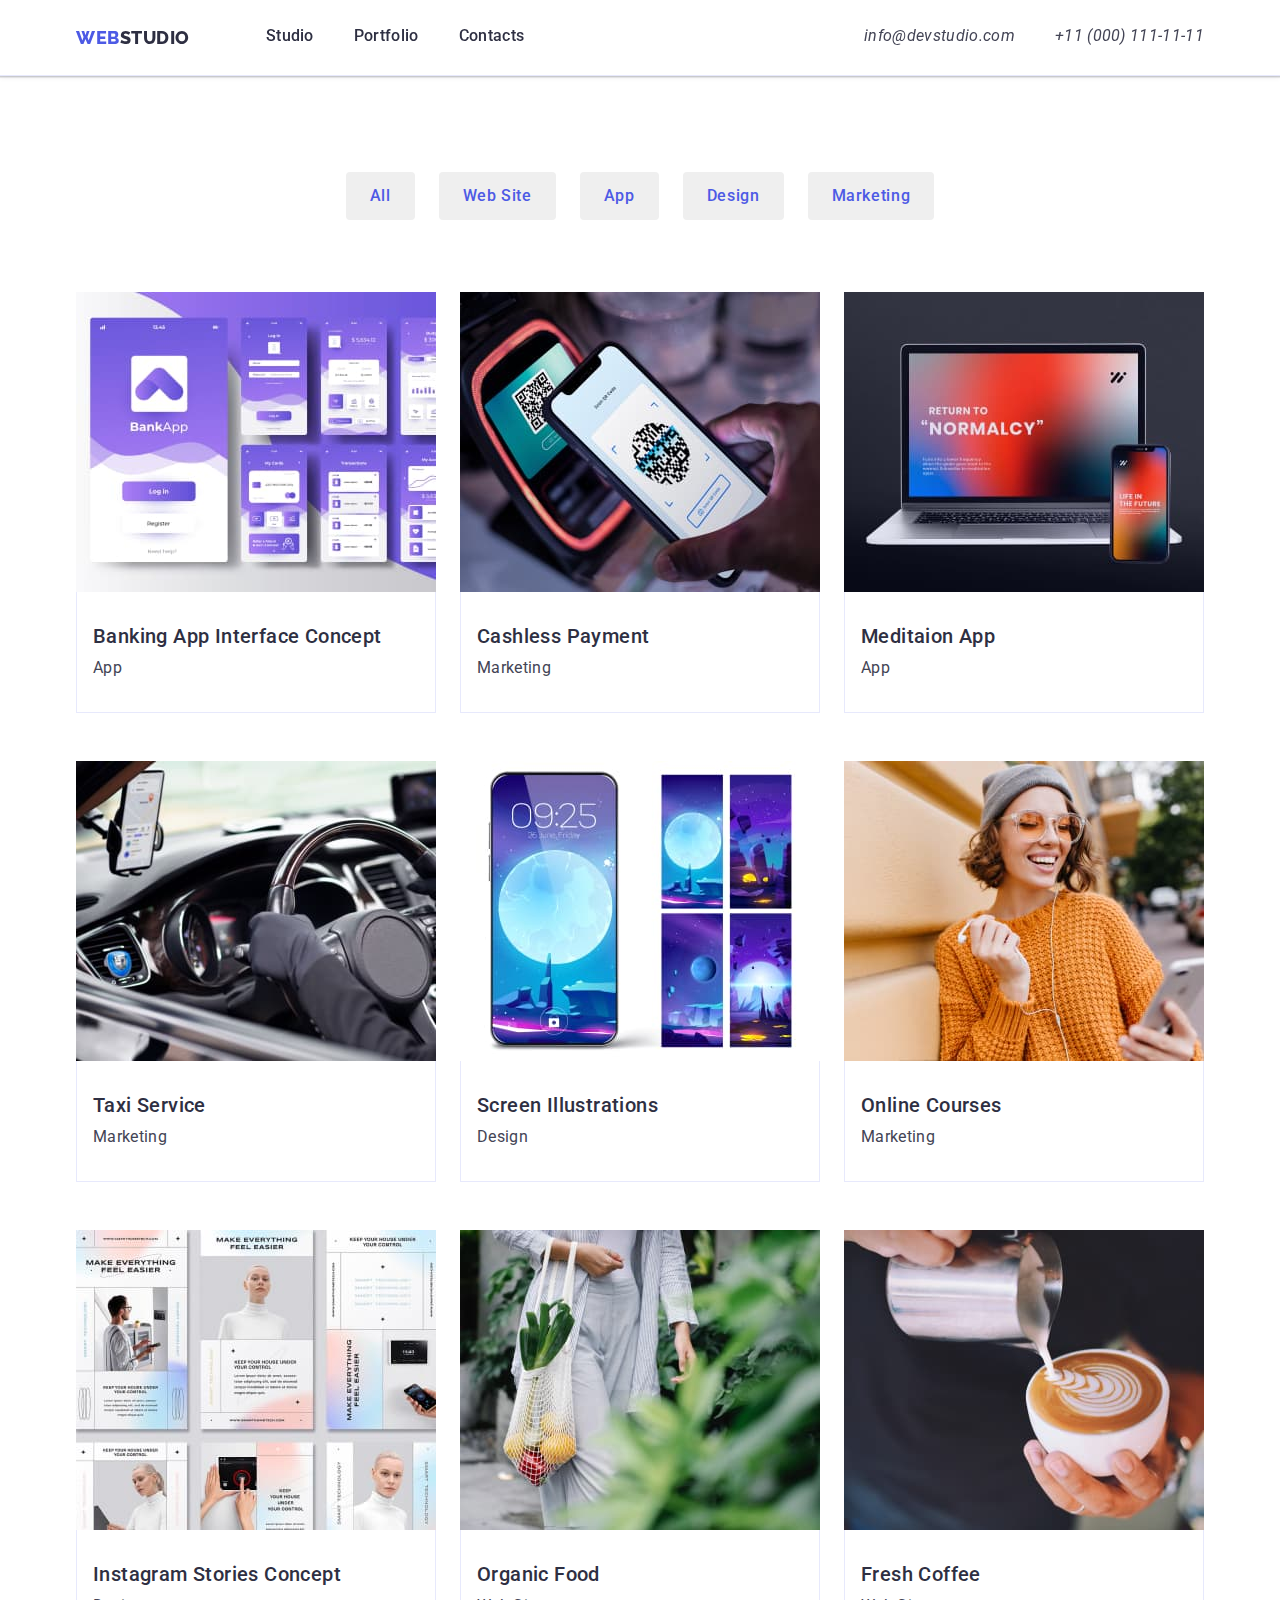
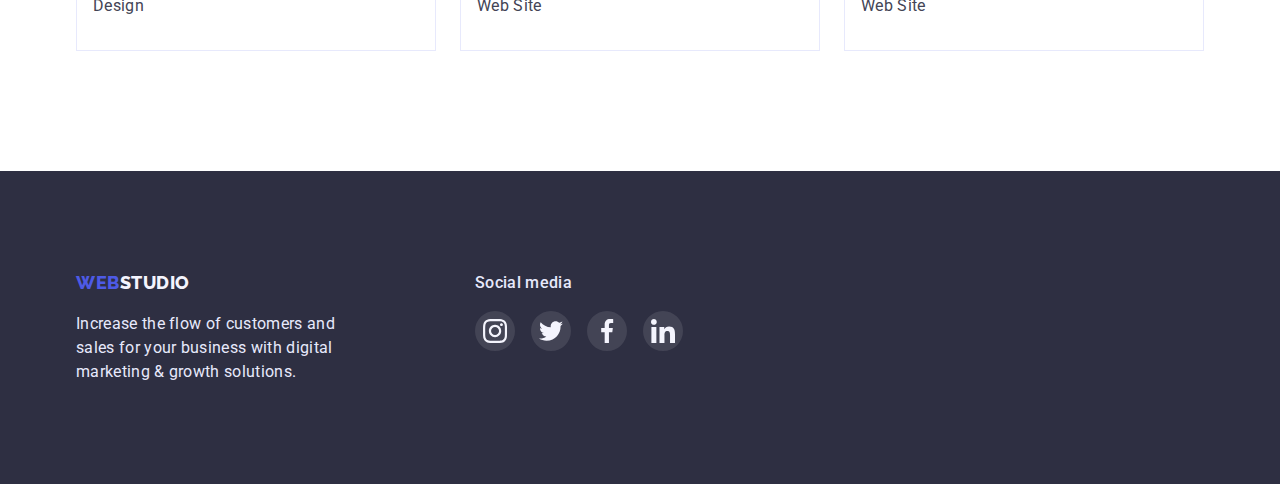
==== portfolio.html @ 67f33a09 "Create portfolio.html" ====
<!DOCTYPE html>
<html lang="en">
  <head>
    <meta charset="UTF-8" />
    <meta http-equiv="X-UA-Compatible" content="IE=edge" />
    <meta name="viewport" content="width=device-width, initial-scale=1.0" />
    <title>Portfolio</title>
    <link
      rel="stylesheet"
      href="https://cdnjs.cloudflare.com/ajax/libs/modern-normalize/1.1.0/modern-normalize.min.css"
      class=""
    />
    <link rel="preconnect" href="https://fonts.googleapis.com" />
    <link rel="preconnect" href="https://fonts.gstatic.com" crossorigin />
    <link
      href="https://fonts.googleapis.com/css2?family=Raleway:wght@800&family=Roboto:wght@400;500;700;900&display=swap"
      rel="stylesheet"
    />
    <link rel="stylesheet" href="./css/style.css" />
  </head>
  <body class="page">
    <!-- HEADER -->
    <header class="page-header">
      <!-- HEADER NAVIGATION -->
      <div class="container">
        <nav class="main-nav">
          <a class="logo" href="./index.html"
            ><span class="web">WEB</span><span class="studio">STUDIO</span></a
          >
          <ul class="site-nav list">
            <li class="item"><a href="./index.html" class="link">Studio</a></li>
            <li class="item">
              <a href="./portfolio.html" class="link">Portfolio</a>
            </li>
            <li class="item"><a href="" class="link">Contacts</a></li>
          </ul>

          <!-- CONTACTS -->
          <address class="main-contacts">
            <ul class="contacts list">
              <li class="item">
                <a href="mailto:info@devstudio.com" class="link"
                  >info@devstudio.com</a
                >
              </li>
              <li class="item">
                <a href="tel:+110001111111" class="link">
                  +11 (000) 111-11-11</a
                >
              </li>
            </ul>
          </address>
        </nav>
      </div>
    </header>
    <!-- Уникальный контент -->
    <main>
      <!-- Секция с кнопками -->
      <section class="section-portfolio">
        <!-- Это скрытый тэг h1 (он будет скрыт) -->
        <h1 class="hidden">Portfolio</h1>
        <div class="container">
          <ul class="filters list">
            <li class="item">
              <button type="button" class="link">All</button>
            </li>
            <li class="item">
              <button type="button" class="link">Web Site</button>
            </li>
            <li class="item">
              <button type="button" class="link">App</button>
            </li>
            <li class="item">
              <button type="button" class="link">Design</button>
            </li>
            <li class="item">
              <button type="button" class="link">Marketing</button>
            </li>
          </ul>
        </div>
        <div class="container">
          <ul class="service-list list">
            <li class="item">
              <img
                src="./images/portf-im1.jpg"
                alt="Banking App Interface Concept"
                width="360"
              />
              <div class="services">
                <h3 class="title">Banking App Interface Concept</h3>
                <p>App</p>
              </div>
            </li>
            <li class="item">
              <img
                src="./images/portf-im2.jpg"
                alt="Cashless Payment"
                width="360"
              />
              <div class="services">
                <h3 class="title">Cashless Payment</h3>
                <p>Marketing</p>
              </div>
            </li>
            <li class="item">
              <img
                src="./images/portf-im3.jpg"
                alt="Meditaion App"
                width="360"
              />
              <div class="services">
                <h3 class="title">Meditaion App</h3>
                <p>App</p>
              </div>
            </li>
            <li class="item">
              <img
                src="./images/portf-im4.jpg"
                alt="Taxi Service"
                width="360"
              />
              <div class="services">
                <h3 class="title">Taxi Service</h3>
                <p>Marketing</p>
              </div>
            </li>
            <li class="item">
              <img
                src="./images/portf-im5.jpg"
                alt="Screen Illustrations"
                width="360"
              />
              <div class="services">
                <h3 class="title">Screen Illustrations</h3>
                <p>Design</p>
              </div>
            </li>
            <li class="item">
              <img
                src="./images/portf-im6.jpg"
                alt=">Online Courses"
                width="360"
              />
              <div class="services">
                <h3 class="title">Online Courses</h3>
                <p>Marketing</p>
              </div>
            </li>
            <li class="item">
              <img
                src="./images/portf-im7.jpg"
                alt="Instagram Stories Concept"
                width="360"
              />
              <div class="services">
                <h3 class="title">Instagram Stories Concept</h3>
                <p>Design</p>
              </div>
            </li>
            <li class="item">
              <img
                src="./images/portf-im8.jpg"
                alt="Organic Food"
                width="360"
              />
              <div class="services">
                <h3 class="title">Organic Food</h3>
                <p>Web Site</p>
              </div>
            </li>
            <li class="item">
              <img
                src="./images/portf-im9.jpg"
                alt="Fresh Coffee"
                width="360"
              />
              <div class="services">
                <h3 class="title">Fresh Coffee</h3>
                <p>Web Site</p>
              </div>
            </li>
          </ul>
        </div>
      </section>
    </main>

    <!-- FOOTER -->
    <footer class="footer">
      <div class="container wrapper">
        <div class="footer-logo-text">
          <a class="footer-logo" href="./index.html"
            ><span class="web">WEB</span><span class="studio">STUDIO</span></a
          >
          <p class="footer-text">
            Increase the flow of customers and sales for your business with
            digital marketing & growth solutions.
          </p>
        </div>

        <div class="container sec-wrapper">
          <p class="sec-footer-text">Social media</p>
          <ul class="footer-social list">
            <li class="item">
              <svg class="footer-ico" tabindex="0">
                <use
                  href="./images/symbol-defs(bigsize).svg#icon-instdark"
                ></use>
              </svg>
            </li>
            <li class="item">
              <svg class="footer-ico" tabindex="0">
                <use
                  href="./images/symbol-defs(bigsize).svg#icon-twitdark"
                ></use>
              </svg>
            </li>
            <li class="item">
              <svg class="footer-ico" tabindex="0">
                <use
                  href="./images/symbol-defs(bigsize).svg#icon-facedark"
                ></use>
              </svg>
            </li>
            <li class="item">
              <svg class="footer-ico" tabindex="0">
                <use href="./images/symbol-defs(bigsize).svg#icon-indark"></use>
              </svg>
            </li>
          </ul>
        </div>
      </div>
    </footer>
  </body>
</html>
---- css/style.css ----
:root {
  --primary-text-color: #434455;
  --title-text-color: #2e2f42;
  --accent-color: #4d5ae5;
  --primary-bg-color: #ffffff;
  --sec-logo-color: #f4f4fd;
  --border-color: #e7e9fc;
  --black-color: #000000;
  --white-color: #ffffff;
  --sec-bg-color: #2e2f42;
  --sec-border-color: #8e8f99;
  --sec-header-button: #404bbf;
  --social-color: #31d0aa;
}

body {
  background-color: var(--primary-bg-color);
  color: var(--primary-text-color);

  font-family: "Roboto", sans-serif;
  font-weight: 400;
  font-size: 16px;
  line-height: 1.5;
  letter-spacing: 0.02em;
  padding-top: 76px;
}

/* TOOLS */
.hidden {
  display: none;
}

.list {
  list-style: none;
  padding: 0;
  margin: 0;
}

.container {
  margin-left: auto;
  margin-right: auto;
  width: 1158px;
  padding-left: 15px;
  padding-right: 15px;
  /* outline: 2px solid tomato; */
}

/* PAGE HEADER */
.page-header {
  background-color: var(--white-color);
  position: fixed;
  max-height: 76px;
  width: 100%;
  top: 0;
  left: 0;
  border-bottom: 1px solid var(--border-color);
  box-shadow: 0px 2px 1px rgba(46, 47, 66, 0.08),
    0px 1px 1px rgba(46, 47, 66, 0.16), 0px 1px 6px rgba(46, 47, 66, 0.08);
}

img {
  display: block;
}

/* LOGO */
.logo {
  text-decoration: none;
}

.logo .studio,
.logo .web {
  text-decoration: none;
  color: var(--title-text-color);
  font-family: "Raleway", cursive;
  font-weight: 800;
  font-size: 18px;
  line-height: 1.33;
  letter-spacing: 0.03em;
}

.logo .web {
  color: var(--accent-color);
}

.footer-logo {
  text-decoration: none;
}

.footer-logo .web,
.footer-logo .studio {
  text-decoration: none;
  color: var(--accent-color);
  font-family: "Raleway", cursive;
  font-weight: 800;
  font-size: 18px;
  line-height: 1.33;
  letter-spacing: 0.03em;
}

.footer-logo .studio {
  color: var(--sec-logo-color);
}

/* HEADER NAVIGATION AND CONTACTS */
.main-nav {
  display: flex;
  align-items: center;
}

.main-contacts {
  display: flex;
  margin-left: auto;
}

.site-nav {
  display: flex;
  margin-left: 76px;
}

.contacts {
  display: flex;
}

.site-nav .item + .item,
.contacts .item + .item {
  margin-left: 40px;
}

.site-nav .link {
  position: relative;
  display: block;
  padding-top: 24px;
  padding-bottom: 28px;

  color: var(--title-text-color);
  font-weight: 500;
  text-decoration: none;
}
/* !!!!!!!!!!!!!!!!!!!!!!!!!!!!!!!!!!!!!!!!!!!!!! */
.site-nav .link::after {
  content: "";
  display: block;
  position: absolute;
  left: 0;
  bottom: 0;
  width: 100%;
  height: 4px;
  background-color: red;

  opacity: 0;
  transition: opacity 250ms;
}

.site-nav .link:hover::after {
  opacity: 1;
}

.contacts .link {
  display: block;
  padding-top: 24px;
  padding-bottom: 28px;

  color: var(--primary-text-color);
  text-decoration: none;
}

.site-nav .link:hover,
.site-nav .link:focus {
  color: var(--accent-color);
}

.contacts .link:hover,
.contacts .link:focus {
  color: var(--accent-color);
}

/* HERO */
.hero-title {
  color: var(--white-color);
  font-weight: 700;
  font-size: 56px;
  line-height: 1.07;
  letter-spacing: 0.02em;

  margin-top: 0;
  margin-bottom: 48px;
}

.hero {
  text-align: center;
  max-width: 1440px;
  background-color: var(--sec-bg-color);
  background-image: linear-gradient(
      to right,
      rgba(46, 47, 66, 0.7),
      rgba(46, 47, 66, 0.7)
    ),
    url(../images/people-office\ 1.jpg);
  background-repeat: no-repeat;
  background-position: center;
  background-size: cover;
  margin-left: auto;
  margin-right: auto;
  padding-top: 188px;
  padding-bottom: 188px;
}

/* BUTTONS AND FILTERS-BUTTON */
.header-button {
  display: inline-block;
  color: var(--white-color);
  background-color: var(--accent-color);
  min-width: 169px;

  padding: 16px 32px;
  border-radius: 4px;

  cursor: pointer;
  font-weight: 500;
  font-size: 16px;
  line-height: 1.5;
  letter-spacing: 0.04em;
  text-decoration: none;
  text-align: center;
  border: 1px solid transparent;
}

.header-button:hover,
.header-button:focus {
  background-color: var(--sec-header-button);
}

.filters {
  /* background-color: tomato; */
  display: flex;
  justify-content: center;
  margin-bottom: 72px;
}

.filters .item + .item {
  margin-left: 24px;
}

.filters .link {
  display: inline-block;
  color: var(--accent-color);

  border-radius: 4px;
  padding: 12px 24px;
  font-weight: 500;
  font-size: 16px;
  line-height: 1.5;
  letter-spacing: 0.04em;
  text-decoration: none;
  border: none;
  cursor: pointer;
}

.filters .link:hover,
.filters .link:active,
.filters .link:focus {
  background-color: var(--accent-color);
  color: var(--white-color);
  box-shadow: 0px 3px 1px rgba(0, 0, 0, 0.1), 0px 2px 1px rgba(0, 0, 0, 0.08),
    0px 2px 2px rgba(0, 0, 0, 0.12);
  border-radius: 4px;
}

/* WHAT WE CAN DO */
.our-work {
  display: flex;
}

.our-work .item {
  border-bottom: 1px solid var(--border-color);
}

.our-work .item + .item {
  margin-left: 24px;
}

/* SECTIONS */
.section-title.centered {
  margin-top: 0;
  margin-bottom: 72px;
  text-align: center;
}

.section.no-padding {
  padding-top: 0;
  padding-bottom: 120px;
}

.section-title {
  margin-top: 0;
  margin-bottom: 0;
  color: var(--title-text-color);

  font-weight: 700;
  font-size: 36px;
  line-height: 1.11;

  letter-spacing: 0.02em;
  text-transform: capitalize;
}

.section {
  padding-top: 120px;
  padding-bottom: 120px;
}

.section-portfolio {
  padding-top: 96px;
  padding-bottom: 120px;
}

/* TEAM LIST */
.team-list .title {
  margin-top: 0;
  margin-bottom: 8px;

  color: var(--title-text-color);
  font-weight: 500;
  font-size: 20px;
  line-height: 1.2;
  letter-spacing: 0.02em;

  text-align: center;
}

.team-list .text {
  text-align: center;
  margin-top: 0;
  margin-bottom: 0;
}

.team-list {
  flex-wrap: wrap;
  display: flex;
}

.team-list .item + .item {
  margin-left: 24px;
}

.our-team {
  background-color: var(--sec-logo-color);
}

.team {
  background-color: var(--white-color);
  padding: 32px 16px 32px 16px;
}

.team-list .item {
  box-shadow: 0px 1px 6px rgba(46, 47, 66, 0.08),
    0px 1px 1px rgba(46, 47, 66, 0.16), 0px 2px 1px rgba(46, 47, 66, 0.08);
  border-radius: 0px 0px 4px 4px;
}

.social {
  padding: 0;
  border: none;
  width: 40px;
  height: 40px;
  margin-top: 8px;
  cursor: pointer;
}

.svg-container {
  display: flex;
  justify-content: center;
  align-items: center;
  margin: 0;
  padding: 0;
}

.team-list .social + .social {
  margin-left: 24px;
}

/* OUR APPROACH */
.feature-list .title {
  margin-top: 0;
  margin-bottom: 8px;

  color: var(--title-text-color);
  font-weight: 500;
  font-size: 20px;
  line-height: 1.2;
  letter-spacing: 0.02em;
}

.feature-list p {
  margin-top: 0;
  margin-bottom: 0;
}

.feature-list {
  display: flex;
}

.feature-list .item::before {
  display: block;
  content: "";
  height: 112px;
  margin-bottom: 8px;
  background-repeat: no-repeat;
  background-position: center;
  background-color: var(--sec-logo-color);
  /* outline: 1px solid black; */
}

.icon-strategy::before {
  background-image: url(../images/icon1.svg);
}

.icon-punctuality::before {
  background-image: url(../images/icon2.svg);
}

.icon-diligence::before {
  background-image: url(../images/icon3.svg);
}

.item-technologies::before {
  background-image: url(../images/icon4.svg);
}

.feature-list .item + .item {
  margin-left: 24px;
}

.feature-list .item {
  width: 264px;
}

/* OUR SERVICES */
.service-list .item {
  border-bottom: 1px solid var(--border-color);
  margin-right: 24px;
  margin-bottom: 48px;
}

.service-list .item:nth-child(3n) {
  margin-right: 0;
}

.service-list .item:nth-last-child(-n + 3) {
  margin-bottom: 0;
}

.service-list {
  display: flex;
  flex-wrap: wrap;
}

.service-list .title {
  margin-top: 0;
  margin-bottom: 8px;

  color: var(--title-text-color);
  font-weight: 500;
  font-size: 20px;
  line-height: 1.2;
  letter-spacing: 0.02em;
}

.service-list p {
  margin-top: 0;
  margin-bottom: 0;
}

.services {
  border-left: 1px solid var(--border-color);
  border-right: 1px solid var(--border-color);
  padding-top: 32px;
  padding-bottom: 32px;
  padding-left: 16px;
}

.service-list .item:hover {
  box-shadow: 0px 1px 6px rgba(46, 47, 66, 0.08),
    0px 1px 1px rgba(46, 47, 66, 0.16), 0px 2px 1px rgba(46, 47, 66, 0.08);
}

/* CUSTOMERS */
.customers-container {
  display: flex;
  justify-content: center;
  align-items: center;
  margin: 0;
  padding: 0;
}

.customers {
  border: none;
}

.customers-list {
  display: flex;
  justify-content: center;
  align-items: center;
  margin: 0;
  padding: 0;
}

.customers-list .item + .item {
  margin-left: 24px;
}

.link-customers {
  display: block;
  width: 104px;
  height: 56px;
  /* fill: var(--sec-border-color); */
}

.customers-list .item {
  width: 168px;
  height: 88px;
}

.customers-link {
  display: block;
  width: 100%;
  border: 1px solid var(--sec-border-color);
  border-radius: 4px;
  padding: 16px 32px;
  fill: var(--sec-border-color);
}

.customers-link:hover,
.customers-link:focus {
  border: 1px solid var(--sec-header-button);
  fill: var(--sec-header-button);
}

/* FOOTER */
.footer-logo-text {
  margin-right: 120px;
}

.footer-text {
  width: 264px;
  margin-top: 16px;
  margin-bottom: 0;
  color: var(--border-color);
}

.footer {
  margin-top: 0;
  margin-bottom: 0;
  background-color: var(--sec-bg-color);
}

.footer .container-footer {
  padding-top: 100px;
  padding-bottom: 100px;
}

.footer-social {
  display: flex;
}

.footer-social .item + .item {
  margin-left: 16px;
}

.footer-ico {
  display: block;
  width: 40px;
  height: 40px;
  fill: rgba(255, 255, 255, 0.1);
}

.footer-ico:hover,
.footer-ico:focus {
  fill: var(--social-color);
}

.sec-footer-text {
  font-weight: 500;
  color: var(--border-color);
  margin: 0;
  margin-bottom: 16px;
}

.container.wrapper {
  padding-top: 100px;
  padding-bottom: 100px;
  display: flex;
}

.backdrop {
  position: fixed;
  top: 0;
  left: 0;
  width: 100%;
  height: 100%;
  background-color: rgba(225, 165, 0, 0.5);
}

.modal {
  min-height: 576px;
  min-width: 408px;
  background-color: #fff;
  position: absolute;
  top: 50%;
  left: 50%;
  transform: translate(-50%, -50%);
}
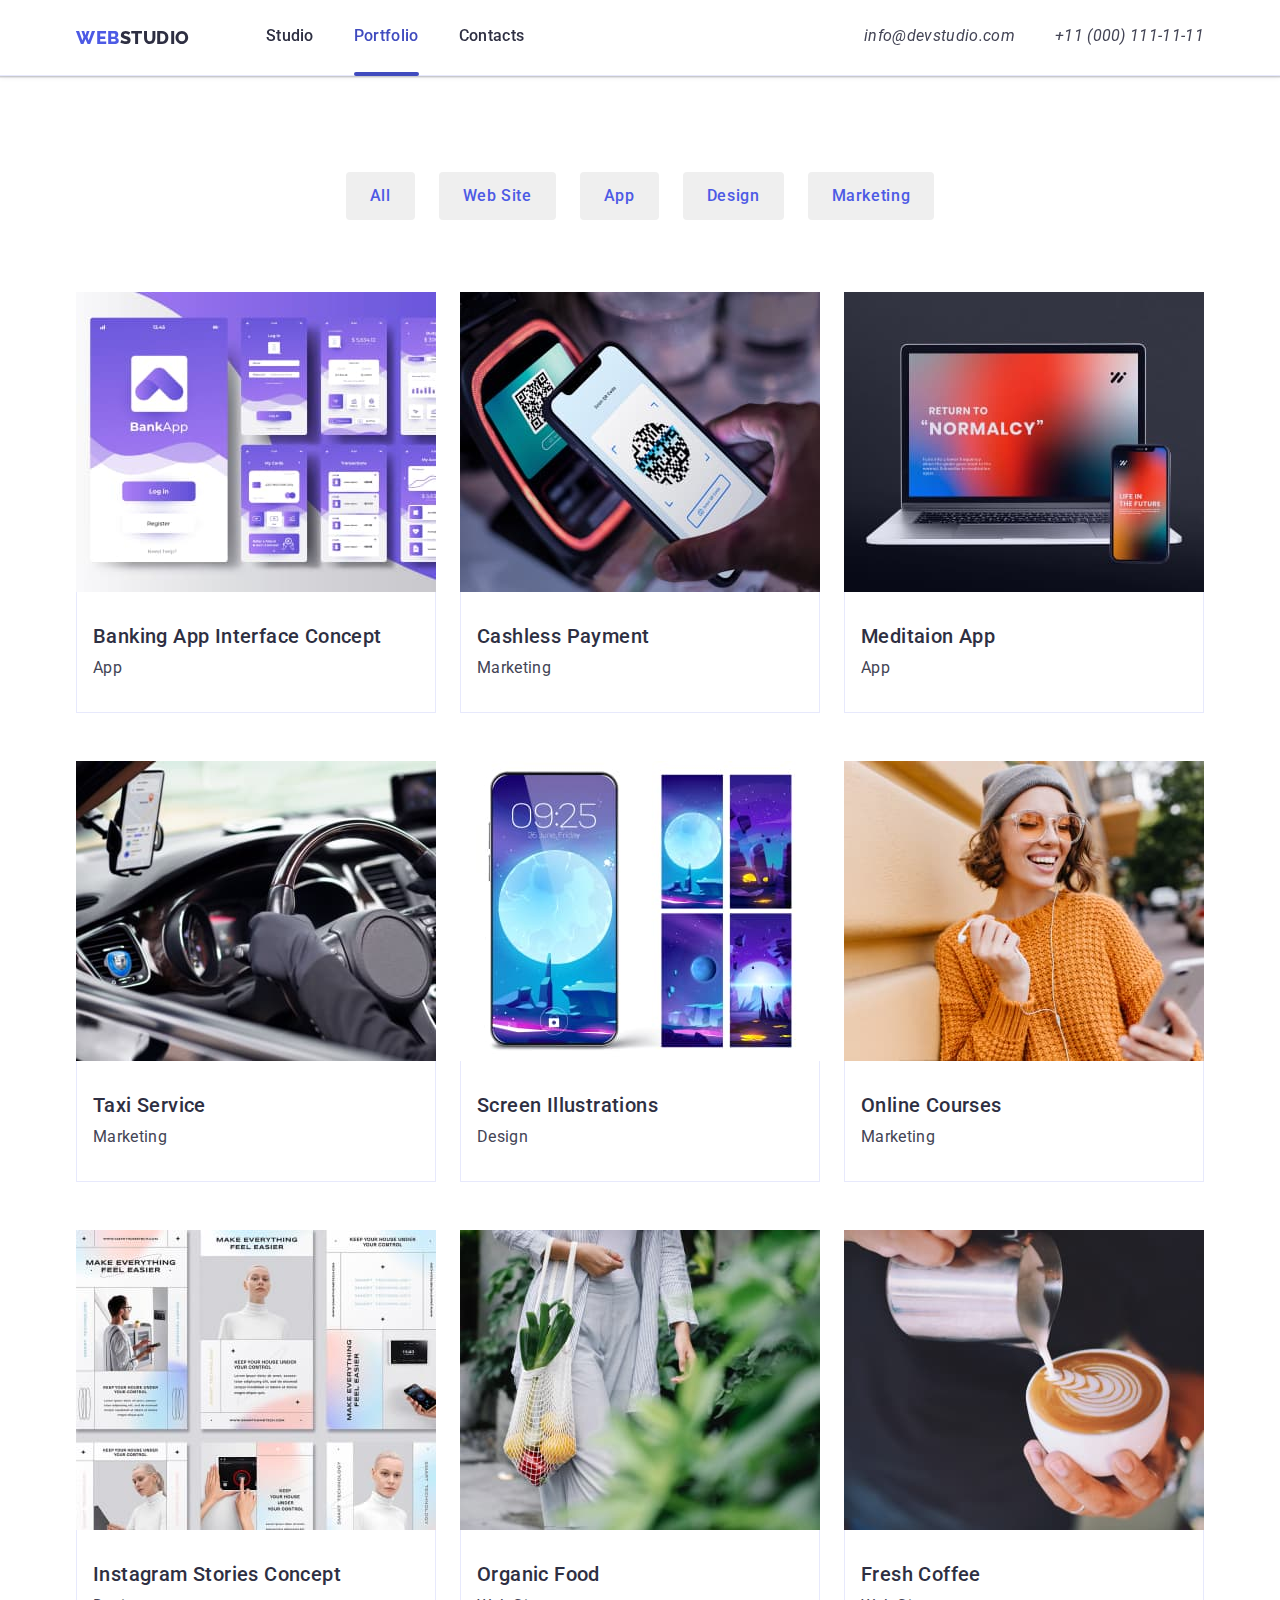
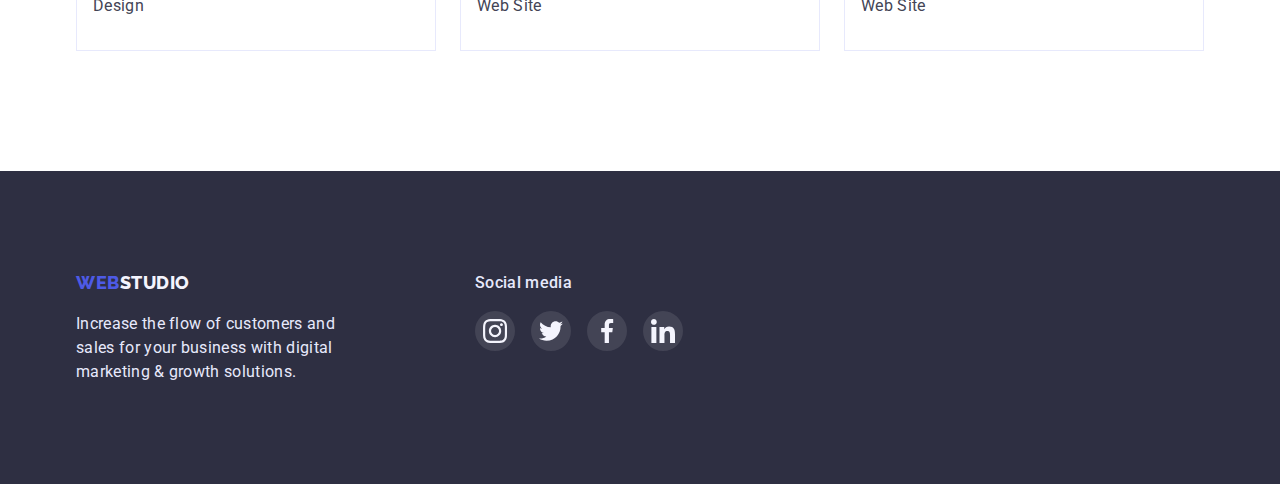
==== commit fdb638a3: "Update portfolio.html" ====
--- a/portfolio.html
+++ b/portfolio.html
@@ -16,7 +16,7 @@
       href="https://fonts.googleapis.com/css2?family=Raleway:wght@800&family=Roboto:wght@400;500;700;900&display=swap"
       rel="stylesheet"
     />
-    <link rel="stylesheet" href="./css/style.css" />
+    <link rel="stylesheet" href="./css/styles.css" />
   </head>
   <body class="page">
     <!-- HEADER -->
@@ -30,7 +30,7 @@
           <ul class="site-nav list">
             <li class="item"><a href="./index.html" class="link">Studio</a></li>
             <li class="item">
-              <a href="./portfolio.html" class="link">Portfolio</a>
+              <a href="./portfolio.html" class="link active">Portfolio</a>
             </li>
             <li class="item"><a href="" class="link">Contacts</a></li>
           </ul>
--- a/css/styles.css
+++ b/css/styles.css
@@ -0,0 +1,664 @@
+:root {
+  --primary-text-color: #434455;
+  --title-text-color: #2e2f42;
+  --accent-color: #4d5ae5;
+  --primary-bg-color: #ffffff;
+  --sec-logo-color: #f4f4fd;
+  --border-color: #e7e9fc;
+  --black-color: #000000;
+  --white-color: #ffffff;
+  --sec-bg-color: #2e2f42;
+  --sec-border-color: #8e8f99;
+  --sec-header-button: #404bbf;
+  --social-color: #31d0aa;
+  --modal-color: #fcfcfc;
+}
+
+body {
+  background-color: var(--primary-bg-color);
+  color: var(--primary-text-color);
+
+  font-family: "Roboto", sans-serif;
+  font-weight: 400;
+  font-size: 16px;
+  line-height: 1.5;
+  letter-spacing: 0.02em;
+  padding-top: 76px;
+}
+
+/* TOOLS */
+.hidden {
+  display: none;
+}
+
+.list {
+  list-style: none;
+  padding: 0;
+  margin: 0;
+}
+
+.container {
+  margin-left: auto;
+  margin-right: auto;
+  width: 1158px;
+  padding-left: 15px;
+  padding-right: 15px;
+  /* outline: 2px solid tomato; */
+}
+
+/* PAGE HEADER */
+.page-header {
+  background-color: var(--white-color);
+  position: fixed;
+  max-height: 76px;
+  width: 100%;
+  top: 0;
+  left: 0;
+  border-bottom: 1px solid var(--border-color);
+  box-shadow: 0px 2px 1px rgba(46, 47, 66, 0.08),
+    0px 1px 1px rgba(46, 47, 66, 0.16), 0px 1px 6px rgba(46, 47, 66, 0.08);
+}
+
+img {
+  display: block;
+}
+
+/* LOGO */
+.logo {
+  text-decoration: none;
+}
+
+.logo .studio,
+.logo .web {
+  text-decoration: none;
+  color: var(--title-text-color);
+  font-family: "Raleway", cursive;
+  font-weight: 800;
+  font-size: 18px;
+  line-height: 1.33;
+  letter-spacing: 0.03em;
+}
+
+.logo .web {
+  color: var(--accent-color);
+}
+
+.footer-logo {
+  text-decoration: none;
+}
+
+.footer-logo .web,
+.footer-logo .studio {
+  text-decoration: none;
+  color: var(--accent-color);
+  font-family: "Raleway", cursive;
+  font-weight: 800;
+  font-size: 18px;
+  line-height: 1.33;
+  letter-spacing: 0.03em;
+}
+
+.footer-logo .studio {
+  color: var(--sec-logo-color);
+}
+
+/* HEADER NAVIGATION AND CONTACTS */
+.main-nav {
+  display: flex;
+  align-items: center;
+}
+
+.main-contacts {
+  display: flex;
+  margin-left: auto;
+}
+
+.site-nav {
+  display: flex;
+  margin-left: 76px;
+}
+
+.contacts {
+  display: flex;
+}
+
+.site-nav .item + .item,
+.contacts .item + .item {
+  margin-left: 40px;
+}
+
+.site-nav .link {
+  position: relative;
+  display: block;
+  padding-top: 24px;
+  padding-bottom: 28px;
+
+  color: var(--title-text-color);
+  font-weight: 500;
+  text-decoration: none;
+}
+
+.contacts .link {
+  display: block;
+  padding-top: 24px;
+  padding-bottom: 28px;
+
+  color: var(--primary-text-color);
+  text-decoration: none;
+}
+
+.site-nav .link:hover,
+.site-nav .link:focus {
+  color: var(--sec-header-button);
+}
+
+.contacts .link:hover,
+.contacts .link:focus {
+  color: var(--sec-header-button);
+}
+
+.site-nav .link::after {
+  content: "";
+
+  position: absolute;
+  left: 0;
+  bottom: 0;
+
+  display: block;
+  width: 100%;
+  height: 4px;
+  background-color: var(--sec-header-button);
+  border-radius: 2px;
+
+  opacity: 0;
+  transition: opacity 250ms cubic-bezier(0.4, 0, 0.2, 1);
+}
+
+.site-nav .link:hover::after,
+.site-nav .link:focus::after {
+  opacity: 1;
+}
+
+.link.active::after {
+  content: "";
+  position: absolute;
+  left: 0;
+  bottom: 0;
+  display: block;
+  width: 100%;
+  height: 4px;
+  background-color: var(--sec-header-button);
+  border-radius: 2px;
+  opacity: 1;
+  color: var(--background-color);
+}
+
+.link.active {
+  color: var(--sec-header-button);
+}
+/* HERO */
+.hero-title {
+  color: var(--white-color);
+  font-weight: 700;
+  font-size: 56px;
+  line-height: 1.07;
+  letter-spacing: 0.02em;
+
+  margin-top: 0;
+  margin-bottom: 48px;
+}
+
+.hero {
+  text-align: center;
+  max-width: 1440px;
+  background-color: var(--sec-bg-color);
+  background-image: linear-gradient(
+      to right,
+      rgba(46, 47, 66, 0.7),
+      rgba(46, 47, 66, 0.7)
+    ),
+    url(../images/people-office\ 1.jpg);
+  background-repeat: no-repeat;
+  background-position: center;
+  background-size: cover;
+  margin-left: auto;
+  margin-right: auto;
+  padding-top: 188px;
+  padding-bottom: 188px;
+}
+
+/* BUTTONS AND FILTERS-BUTTON */
+.header-button {
+  display: inline-block;
+  color: var(--white-color);
+  background-color: var(--accent-color);
+  min-width: 169px;
+
+  padding: 16px 32px;
+  border-radius: 4px;
+
+  cursor: pointer;
+  font-weight: 500;
+  font-size: 16px;
+  line-height: 1.5;
+  letter-spacing: 0.04em;
+  text-decoration: none;
+  text-align: center;
+  border: 1px solid transparent;
+}
+
+.header-button:hover,
+.header-button:focus {
+  background-color: var(--sec-header-button);
+}
+
+.filters {
+  display: flex;
+  justify-content: center;
+  margin-bottom: 72px;
+}
+
+.filters .item + .item {
+  margin-left: 24px;
+}
+
+.filters .link {
+  display: inline-block;
+  color: var(--accent-color);
+
+  border-radius: 4px;
+  padding: 12px 24px;
+  font-weight: 500;
+  font-size: 16px;
+  line-height: 1.5;
+  letter-spacing: 0.04em;
+  text-decoration: none;
+  border: none;
+  cursor: pointer;
+}
+
+.filters .link:hover,
+.filters .link:active,
+.filters .link:focus {
+  background-color: var(--accent-color);
+  color: var(--white-color);
+  box-shadow: 0px 3px 1px rgba(0, 0, 0, 0.1), 0px 2px 1px rgba(0, 0, 0, 0.08),
+    0px 2px 2px rgba(0, 0, 0, 0.12);
+  border-radius: 4px;
+}
+
+/* WHAT WE CAN DO */
+.our-work {
+  display: flex;
+}
+
+.our-work .item {
+  border-bottom: 1px solid var(--border-color);
+}
+
+.our-work .item + .item {
+  margin-left: 24px;
+}
+
+/* SECTIONS */
+.section-title.centered {
+  margin-top: 0;
+  margin-bottom: 72px;
+  text-align: center;
+}
+
+.section.no-padding {
+  padding-top: 0;
+  padding-bottom: 120px;
+}
+
+.section-title {
+  margin-top: 0;
+  margin-bottom: 0;
+  color: var(--title-text-color);
+
+  font-weight: 700;
+  font-size: 36px;
+  line-height: 1.11;
+
+  letter-spacing: 0.02em;
+  text-transform: capitalize;
+}
+
+.section {
+  padding-top: 120px;
+  padding-bottom: 120px;
+}
+
+.section-portfolio {
+  padding-top: 96px;
+  padding-bottom: 120px;
+}
+
+/* TEAM LIST */
+.team-list .title {
+  margin-top: 0;
+  margin-bottom: 8px;
+
+  color: var(--title-text-color);
+  font-weight: 500;
+  font-size: 20px;
+  line-height: 1.2;
+  letter-spacing: 0.02em;
+
+  text-align: center;
+}
+
+.team-list .text {
+  text-align: center;
+  margin-top: 0;
+  margin-bottom: 0;
+}
+
+.team-list {
+  flex-wrap: wrap;
+  display: flex;
+}
+
+.team-list .item + .item {
+  margin-left: 24px;
+}
+
+.our-team {
+  background-color: var(--sec-logo-color);
+}
+
+.team {
+  background-color: var(--white-color);
+  padding: 32px 16px 32px 16px;
+}
+
+.team-list .item {
+  box-shadow: 0px 1px 6px rgba(46, 47, 66, 0.08),
+    0px 1px 1px rgba(46, 47, 66, 0.16), 0px 2px 1px rgba(46, 47, 66, 0.08);
+  border-radius: 0px 0px 4px 4px;
+}
+
+.social {
+  padding: 0;
+  border: none;
+  width: 40px;
+  height: 40px;
+  margin-top: 8px;
+  cursor: pointer;
+}
+
+.svg-container {
+  display: flex;
+  justify-content: center;
+  align-items: center;
+  margin: 0;
+  padding: 0;
+}
+
+.team-list .social + .social {
+  margin-left: 24px;
+}
+
+/* OUR APPROACH */
+.feature-list .title {
+  margin-top: 0;
+  margin-bottom: 8px;
+
+  color: var(--title-text-color);
+  font-weight: 500;
+  font-size: 20px;
+  line-height: 1.2;
+  letter-spacing: 0.02em;
+}
+
+.feature-list p {
+  margin-top: 0;
+  margin-bottom: 0;
+}
+
+.feature-list {
+  display: flex;
+}
+
+.feature-list .item::before {
+  display: block;
+  content: "";
+  height: 112px;
+  margin-bottom: 8px;
+  background-repeat: no-repeat;
+  background-position: center;
+  background-color: var(--sec-logo-color);
+}
+
+.icon-strategy::before {
+  background-image: url(../images/icon1.svg);
+}
+
+.icon-punctuality::before {
+  background-image: url(../images/icon2.svg);
+}
+
+.icon-diligence::before {
+  background-image: url(../images/icon3.svg);
+}
+
+.item-technologies::before {
+  background-image: url(../images/icon4.svg);
+}
+
+.feature-list .item + .item {
+  margin-left: 24px;
+}
+
+.feature-list .item {
+  width: 264px;
+}
+
+/* OUR SERVICES */
+.service-list .item {
+  border-bottom: 1px solid var(--border-color);
+  margin-right: 24px;
+  margin-bottom: 48px;
+}
+
+.service-list .item:nth-child(3n) {
+  margin-right: 0;
+}
+
+.service-list .item:nth-last-child(-n + 3) {
+  margin-bottom: 0;
+}
+
+.service-list {
+  display: flex;
+  flex-wrap: wrap;
+}
+
+.service-list .title {
+  margin-top: 0;
+  margin-bottom: 8px;
+
+  color: var(--title-text-color);
+  font-weight: 500;
+  font-size: 20px;
+  line-height: 1.2;
+  letter-spacing: 0.02em;
+}
+
+.service-list p {
+  margin-top: 0;
+  margin-bottom: 0;
+}
+
+.services {
+  border-left: 1px solid var(--border-color);
+  border-right: 1px solid var(--border-color);
+  padding-top: 32px;
+  padding-bottom: 32px;
+  padding-left: 16px;
+}
+
+.service-list .item:hover {
+  box-shadow: 0px 1px 6px rgba(46, 47, 66, 0.08),
+    0px 1px 1px rgba(46, 47, 66, 0.16), 0px 2px 1px rgba(46, 47, 66, 0.08);
+}
+
+/* CUSTOMERS */
+.customers-container,
+.customers-list {
+  display: flex;
+  justify-content: center;
+  align-items: center;
+  margin: 0;
+  padding: 0;
+}
+
+.customers {
+  border: none;
+}
+
+.customers-list .item + .item {
+  margin-left: 24px;
+}
+
+.link-customers {
+  display: block;
+  width: 104px;
+  height: 56px;
+}
+
+.customers-list .item {
+  width: 168px;
+  height: 88px;
+}
+
+.customers-link {
+  display: block;
+  width: 100%;
+  border: 1px solid var(--sec-border-color);
+  border-radius: 4px;
+  padding: 16px 32px;
+  fill: var(--sec-border-color);
+}
+
+.customers-link:hover,
+.customers-link:focus {
+  border: 1px solid var(--sec-header-button);
+  fill: var(--sec-header-button);
+}
+
+/* FOOTER */
+.footer-logo-text {
+  margin-right: 120px;
+}
+
+.footer-text {
+  width: 264px;
+  margin-top: 16px;
+  margin-bottom: 0;
+  color: var(--border-color);
+}
+
+.footer {
+  margin-top: 0;
+  margin-bottom: 0;
+  background-color: var(--sec-bg-color);
+}
+
+.footer .container-footer {
+  padding-top: 100px;
+  padding-bottom: 100px;
+}
+
+.footer-social {
+  display: flex;
+}
+
+.footer-social .item + .item {
+  margin-left: 16px;
+}
+
+.footer-ico {
+  display: block;
+  width: 40px;
+  height: 40px;
+  fill: rgba(255, 255, 255, 0.1);
+}
+
+.footer-ico:hover,
+.footer-ico:focus {
+  fill: var(--social-color);
+}
+
+.sec-footer-text {
+  font-weight: 500;
+  color: var(--border-color);
+  margin: 0;
+  margin-bottom: 16px;
+}
+
+.container.wrapper {
+  padding-top: 100px;
+  padding-bottom: 100px;
+  display: flex;
+}
+
+.backdrop {
+  position: fixed;
+  opacity: 1;
+  top: 0;
+  left: 0;
+  width: 100%;
+  height: 100%;
+  background-color: rgba(46, 47, 66, 0.4);
+  transition: opacity, visibility, 250ms cubic-bezier(0.4, 0, 0.2, 1);
+}
+
+.backdrop.is-hidden {
+  opacity: 0;
+  pointer-events: none;
+  visibility: hidden;
+}
+
+.modal {
+  position: absolute;
+  top: 50%;
+  left: 50%;
+  transform: translate(-50%, -50%);
+
+  min-height: 576px;
+  min-width: 408px;
+
+  background-color: var(--modal-color);
+  box-shadow: 0px 1px 1px rgba(0, 0, 0, 0.14), 0px 1px 3px rgba(0, 0, 0, 0.12),
+    0px 2px 1px rgba(0, 0, 0, 0.2);
+  border-radius: 4px;
+}
+
+.modal-button {
+  display: flex;
+  position: absolute;
+  padding: 8px;
+  margin: 0;
+  top: 24px;
+  right: 33px;
+  max-width: 24px;
+  max-height: 24px;
+  background: #e7e9fc;
+  border: 1px solid rgba(0, 0, 0, 0.1);
+  border-radius: 50%;
+  cursor: pointer;
+}
+
+.modal-button:focus,
+.modal-button:hover {
+  border: 1px solid var(--black-color);
+}
+
+.close-button {
+  margin: 0;
+  padding: 0;
+  width: 8px;
+  height: 8px;
+}
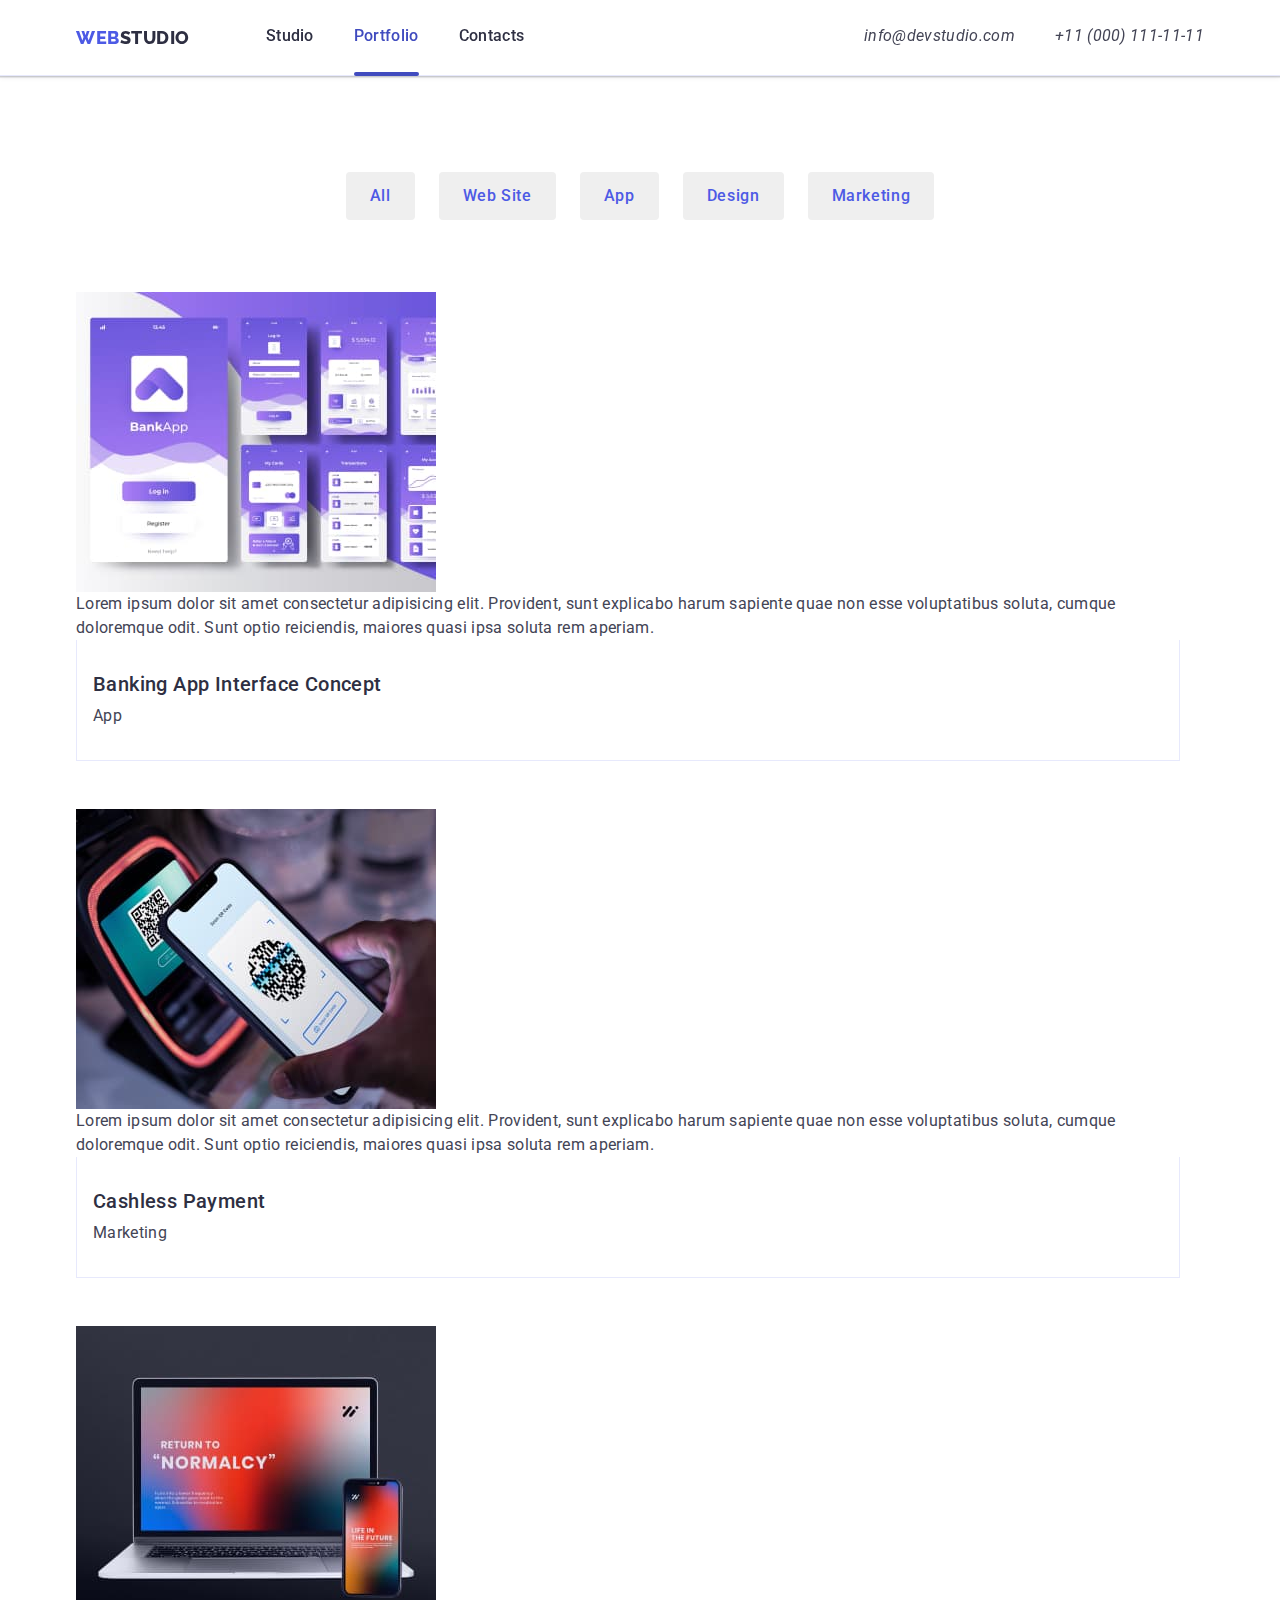
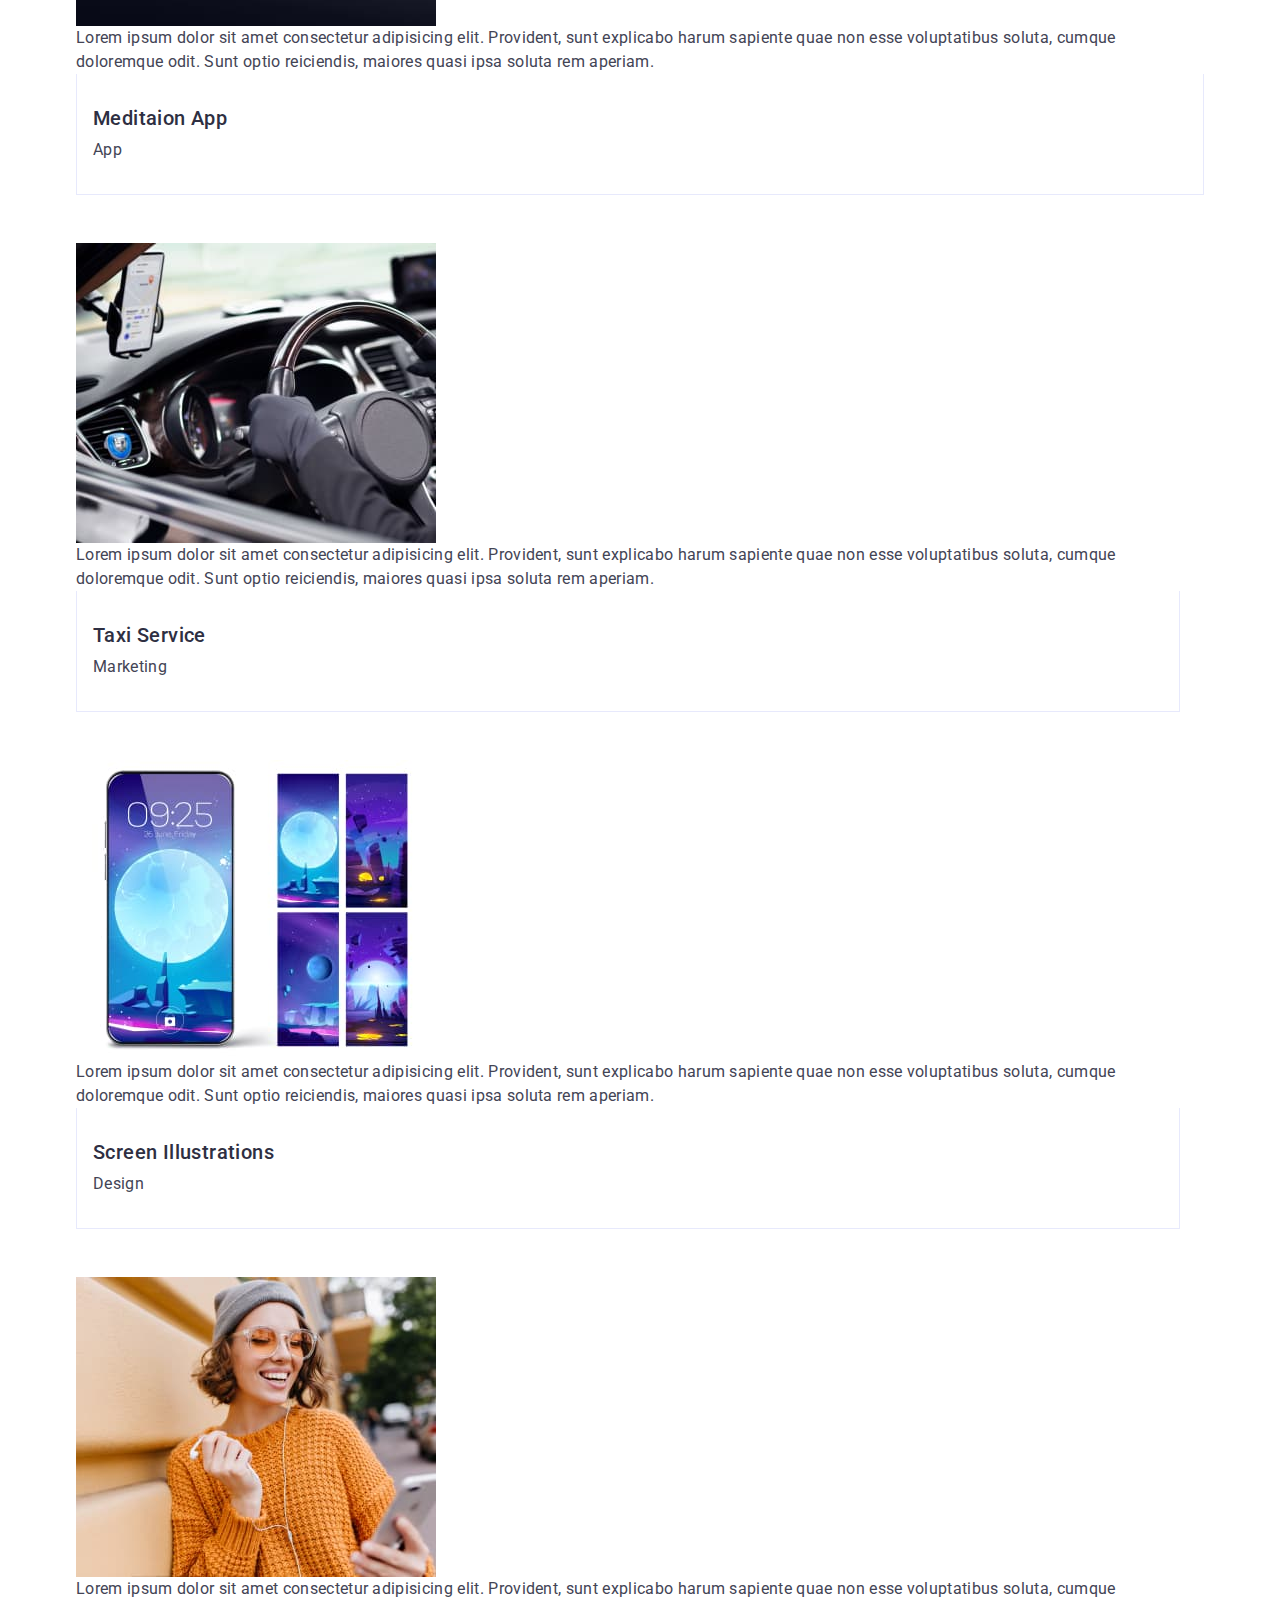
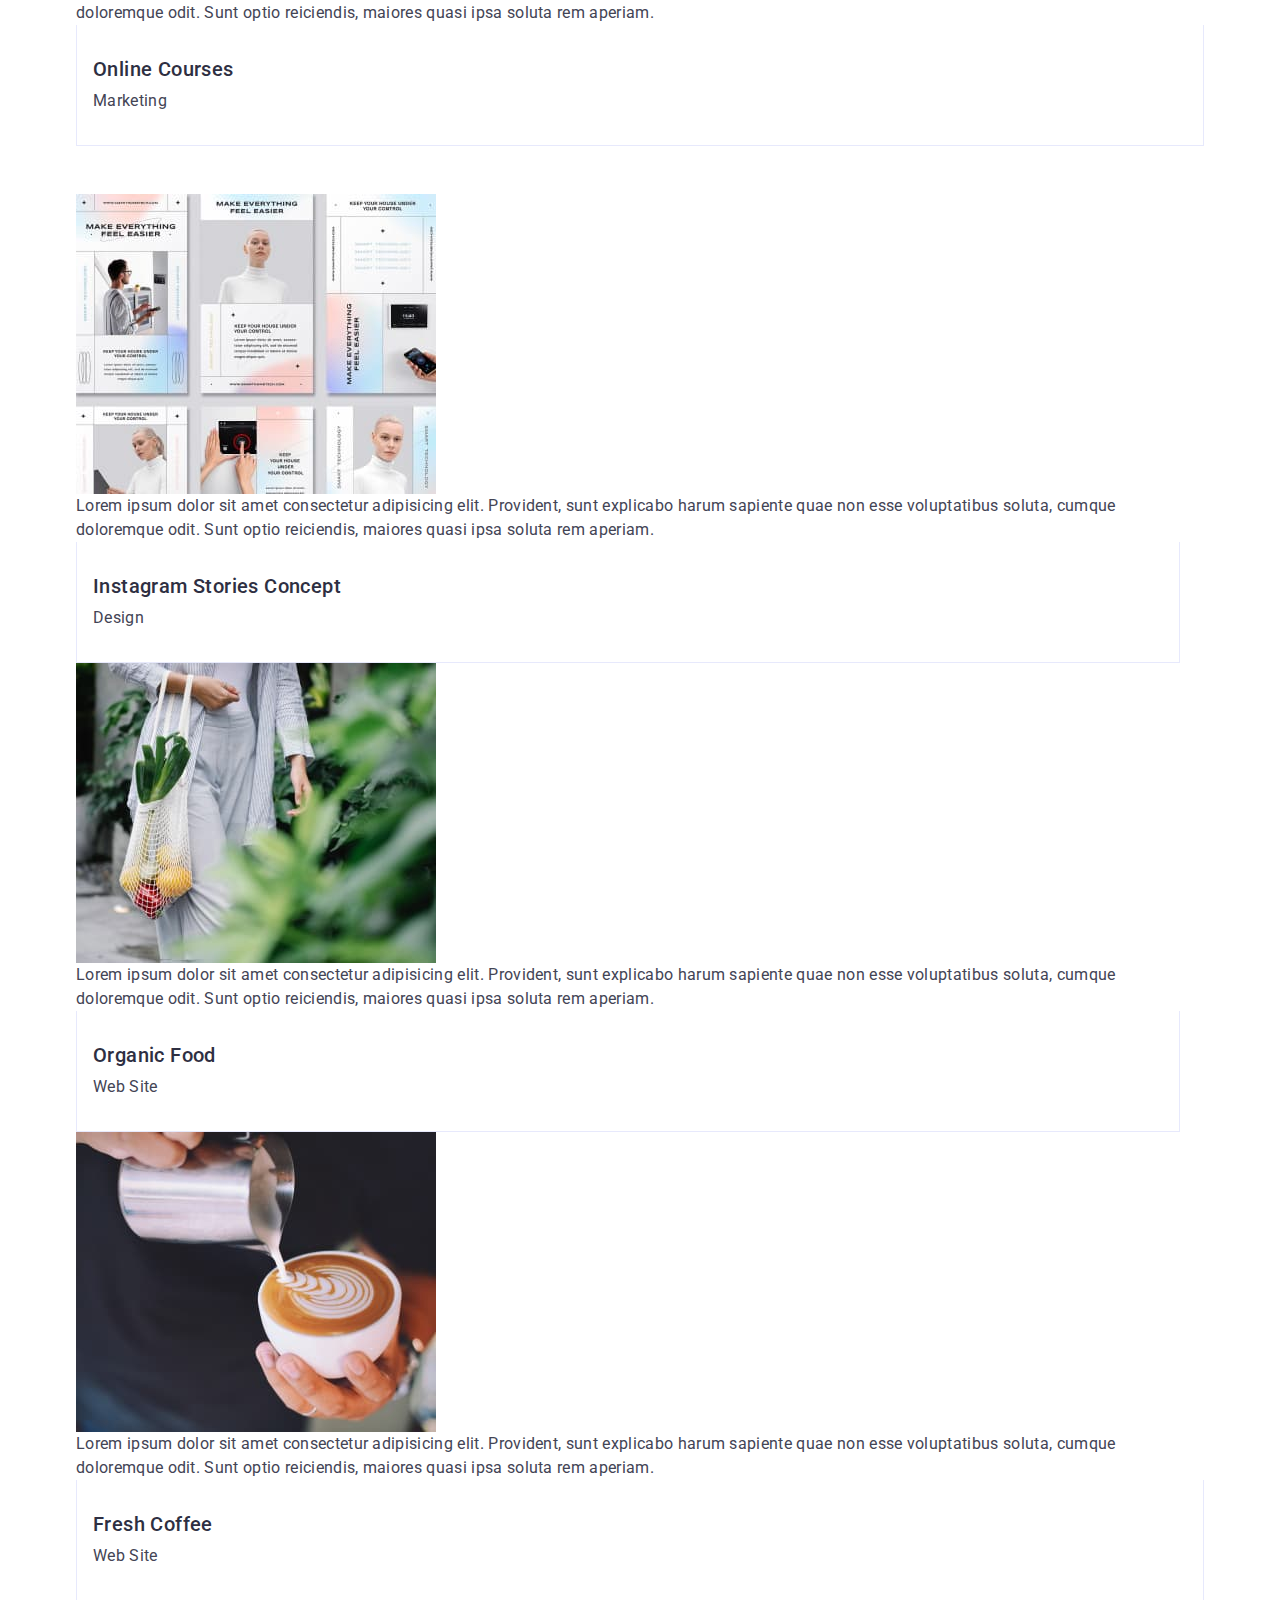
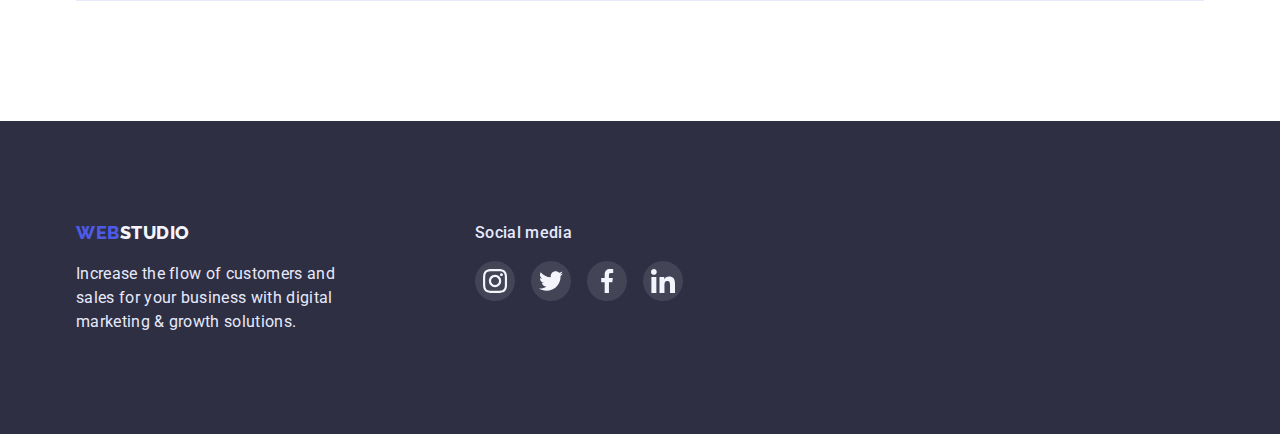
==== commit 148a4aa9: "Update portfolio.html" ====
--- a/portfolio.html
+++ b/portfolio.html
@@ -28,7 +28,9 @@
             ><span class="web">WEB</span><span class="studio">STUDIO</span></a
           >
           <ul class="site-nav list">
-            <li class="item"><a href="./index.html" class="link">Studio</a></li>
+            <li class="item nav-studio">
+              <a href="./index.html" class="link">Studio</a>
+            </li>
             <li class="item">
               <a href="./portfolio.html" class="link active">Portfolio</a>
             </li>
@@ -81,99 +83,197 @@
         <div class="container">
           <ul class="service-list list">
             <li class="item">
-              <img
-                src="./images/portf-im1.jpg"
-                alt="Banking App Interface Concept"
-                width="360"
-              />
+              <div class="thumb">
+                <img
+                  src="./images/portf-im1.jpg"
+                  alt="Banking App Interface Concept"
+                  width="360"
+                />
+                <div class="overlay">
+                  <p>
+                    Lorem ipsum dolor sit amet consectetur adipisicing elit.
+                    Provident, sunt explicabo harum sapiente quae non esse
+                    voluptatibus soluta, cumque doloremque odit. Sunt optio
+                    reiciendis, maiores quasi ipsa soluta rem aperiam.
+                  </p>
+                </div>
+              </div>
               <div class="services">
                 <h3 class="title">Banking App Interface Concept</h3>
                 <p>App</p>
               </div>
             </li>
             <li class="item">
-              <img
-                src="./images/portf-im2.jpg"
-                alt="Cashless Payment"
-                width="360"
-              />
+              <div class="thumb">
+                <img
+                  src="./images/portf-im2.jpg"
+                  alt="Cashless Payment"
+                  width="360"
+                />
+                <div class="overlay">
+                  <p>
+                    Lorem ipsum dolor sit amet consectetur adipisicing elit.
+                    Provident, sunt explicabo harum sapiente quae non esse
+                    voluptatibus soluta, cumque doloremque odit. Sunt optio
+                    reiciendis, maiores quasi ipsa soluta rem aperiam.
+                  </p>
+                </div>
+              </div>
+
               <div class="services">
                 <h3 class="title">Cashless Payment</h3>
                 <p>Marketing</p>
               </div>
             </li>
             <li class="item">
-              <img
-                src="./images/portf-im3.jpg"
-                alt="Meditaion App"
-                width="360"
-              />
+              <div class="thumb">
+                <img
+                  src="./images/portf-im3.jpg"
+                  alt="Meditaion App"
+                  width="360"
+                />
+                <div class="overlay">
+                  <p>
+                    Lorem ipsum dolor sit amet consectetur adipisicing elit.
+                    Provident, sunt explicabo harum sapiente quae non esse
+                    voluptatibus soluta, cumque doloremque odit. Sunt optio
+                    reiciendis, maiores quasi ipsa soluta rem aperiam.
+                  </p>
+                </div>
+              </div>
+
               <div class="services">
                 <h3 class="title">Meditaion App</h3>
                 <p>App</p>
               </div>
             </li>
             <li class="item">
-              <img
-                src="./images/portf-im4.jpg"
-                alt="Taxi Service"
-                width="360"
-              />
+              <div class="thumb">
+                <img
+                  src="./images/portf-im4.jpg"
+                  alt="Taxi Service"
+                  width="360"
+                />
+                <div class="overlay">
+                  <p>
+                    Lorem ipsum dolor sit amet consectetur adipisicing elit.
+                    Provident, sunt explicabo harum sapiente quae non esse
+                    voluptatibus soluta, cumque doloremque odit. Sunt optio
+                    reiciendis, maiores quasi ipsa soluta rem aperiam.
+                  </p>
+                </div>
+              </div>
+
               <div class="services">
                 <h3 class="title">Taxi Service</h3>
                 <p>Marketing</p>
               </div>
             </li>
             <li class="item">
-              <img
-                src="./images/portf-im5.jpg"
-                alt="Screen Illustrations"
-                width="360"
-              />
+              <div class="thumb">
+                <img
+                  src="./images/portf-im5.jpg"
+                  alt="Screen Illustrations"
+                  width="360"
+                />
+                <div class="overlay">
+                  <p>
+                    Lorem ipsum dolor sit amet consectetur adipisicing elit.
+                    Provident, sunt explicabo harum sapiente quae non esse
+                    voluptatibus soluta, cumque doloremque odit. Sunt optio
+                    reiciendis, maiores quasi ipsa soluta rem aperiam.
+                  </p>
+                </div>
+              </div>
+
               <div class="services">
                 <h3 class="title">Screen Illustrations</h3>
                 <p>Design</p>
               </div>
             </li>
             <li class="item">
-              <img
-                src="./images/portf-im6.jpg"
-                alt=">Online Courses"
-                width="360"
-              />
+              <div class="thumb">
+                <img
+                  src="./images/portf-im6.jpg"
+                  alt=">Online Courses"
+                  width="360"
+                />
+                <div class="overlay">
+                  <p>
+                    Lorem ipsum dolor sit amet consectetur adipisicing elit.
+                    Provident, sunt explicabo harum sapiente quae non esse
+                    voluptatibus soluta, cumque doloremque odit. Sunt optio
+                    reiciendis, maiores quasi ipsa soluta rem aperiam.
+                  </p>
+                </div>
+              </div>
+
               <div class="services">
                 <h3 class="title">Online Courses</h3>
                 <p>Marketing</p>
               </div>
             </li>
             <li class="item">
-              <img
-                src="./images/portf-im7.jpg"
-                alt="Instagram Stories Concept"
-                width="360"
-              />
+              <div class="thumb">
+                <img
+                  src="./images/portf-im7.jpg"
+                  alt="Instagram Stories Concept"
+                  width="360"
+                />
+                <div class="overlay">
+                  <p>
+                    Lorem ipsum dolor sit amet consectetur adipisicing elit.
+                    Provident, sunt explicabo harum sapiente quae non esse
+                    voluptatibus soluta, cumque doloremque odit. Sunt optio
+                    reiciendis, maiores quasi ipsa soluta rem aperiam.
+                  </p>
+                </div>
+              </div>
+
               <div class="services">
                 <h3 class="title">Instagram Stories Concept</h3>
                 <p>Design</p>
               </div>
             </li>
             <li class="item">
-              <img
-                src="./images/portf-im8.jpg"
-                alt="Organic Food"
-                width="360"
-              />
+              <div class="thumb">
+                <img
+                  src="./images/portf-im8.jpg"
+                  alt="Organic Food"
+                  width="360"
+                />
+                <div class="overlay">
+                  <p>
+                    Lorem ipsum dolor sit amet consectetur adipisicing elit.
+                    Provident, sunt explicabo harum sapiente quae non esse
+                    voluptatibus soluta, cumque doloremque odit. Sunt optio
+                    reiciendis, maiores quasi ipsa soluta rem aperiam.
+                  </p>
+                </div>
+              </div>
+
               <div class="services">
                 <h3 class="title">Organic Food</h3>
                 <p>Web Site</p>
               </div>
             </li>
             <li class="item">
-              <img
-                src="./images/portf-im9.jpg"
-                alt="Fresh Coffee"
-                width="360"
-              />
+              <div class="thumb">
+                <img
+                  src="./images/portf-im9.jpg"
+                  alt="Fresh Coffee"
+                  width="360"
+                />
+                <div class="overlay">
+                  <p>
+                    Lorem ipsum dolor sit amet consectetur adipisicing elit.
+                    Provident, sunt explicabo harum sapiente quae non esse
+                    voluptatibus soluta, cumque doloremque odit. Sunt optio
+                    reiciendis, maiores quasi ipsa soluta rem aperiam.
+                  </p>
+                </div>
+              </div>
+
               <div class="services">
                 <h3 class="title">Fresh Coffee</h3>
                 <p>Web Site</p>
--- a/css/styles.css
+++ b/css/styles.css
@@ -471,9 +471,35 @@
 }
 
 .service-list {
+  /* overflow: hidden; */
   display: flex;
   flex-wrap: wrap;
 }
+/* 
+.service-list .item {
+  overflow: hidden;
+  position: relative;
+}
+
+.service-list .item::before {
+  content: "";
+  display: block;
+  position: absolute;
+  top: 0;
+  left: 0;
+  width: 100%;
+  height: 100%;
+  background-color: hsl(9, 100%, 64%, 0.7);
+  opacity: 0;
+  transform: translateY(100%);
+  transition: transform, opacity, 250ms cubic-bezier(0.4, 0, 0.2, 1);
+}
+
+.service-list .item:hover,
+.service-list .item:hover::before {
+  opacity: 1;
+  transform: translateY(0);
+} */
 
 .service-list .title {
   margin-top: 0;
@@ -643,9 +669,9 @@
   margin: 0;
   top: 24px;
   right: 33px;
-  max-width: 24px;
-  max-height: 24px;
-  background: #e7e9fc;
+  min-width: 24px;
+  min-height: 24px;
+  background: var(--border-color);
   border: 1px solid rgba(0, 0, 0, 0.1);
   border-radius: 50%;
   cursor: pointer;
@@ -653,7 +679,8 @@
 
 .modal-button:focus,
 .modal-button:hover {
-  border: 1px solid var(--black-color);
+  fill: var(--white-color);
+  background-color: var(--sec-header-button);
 }
 
 .close-button {
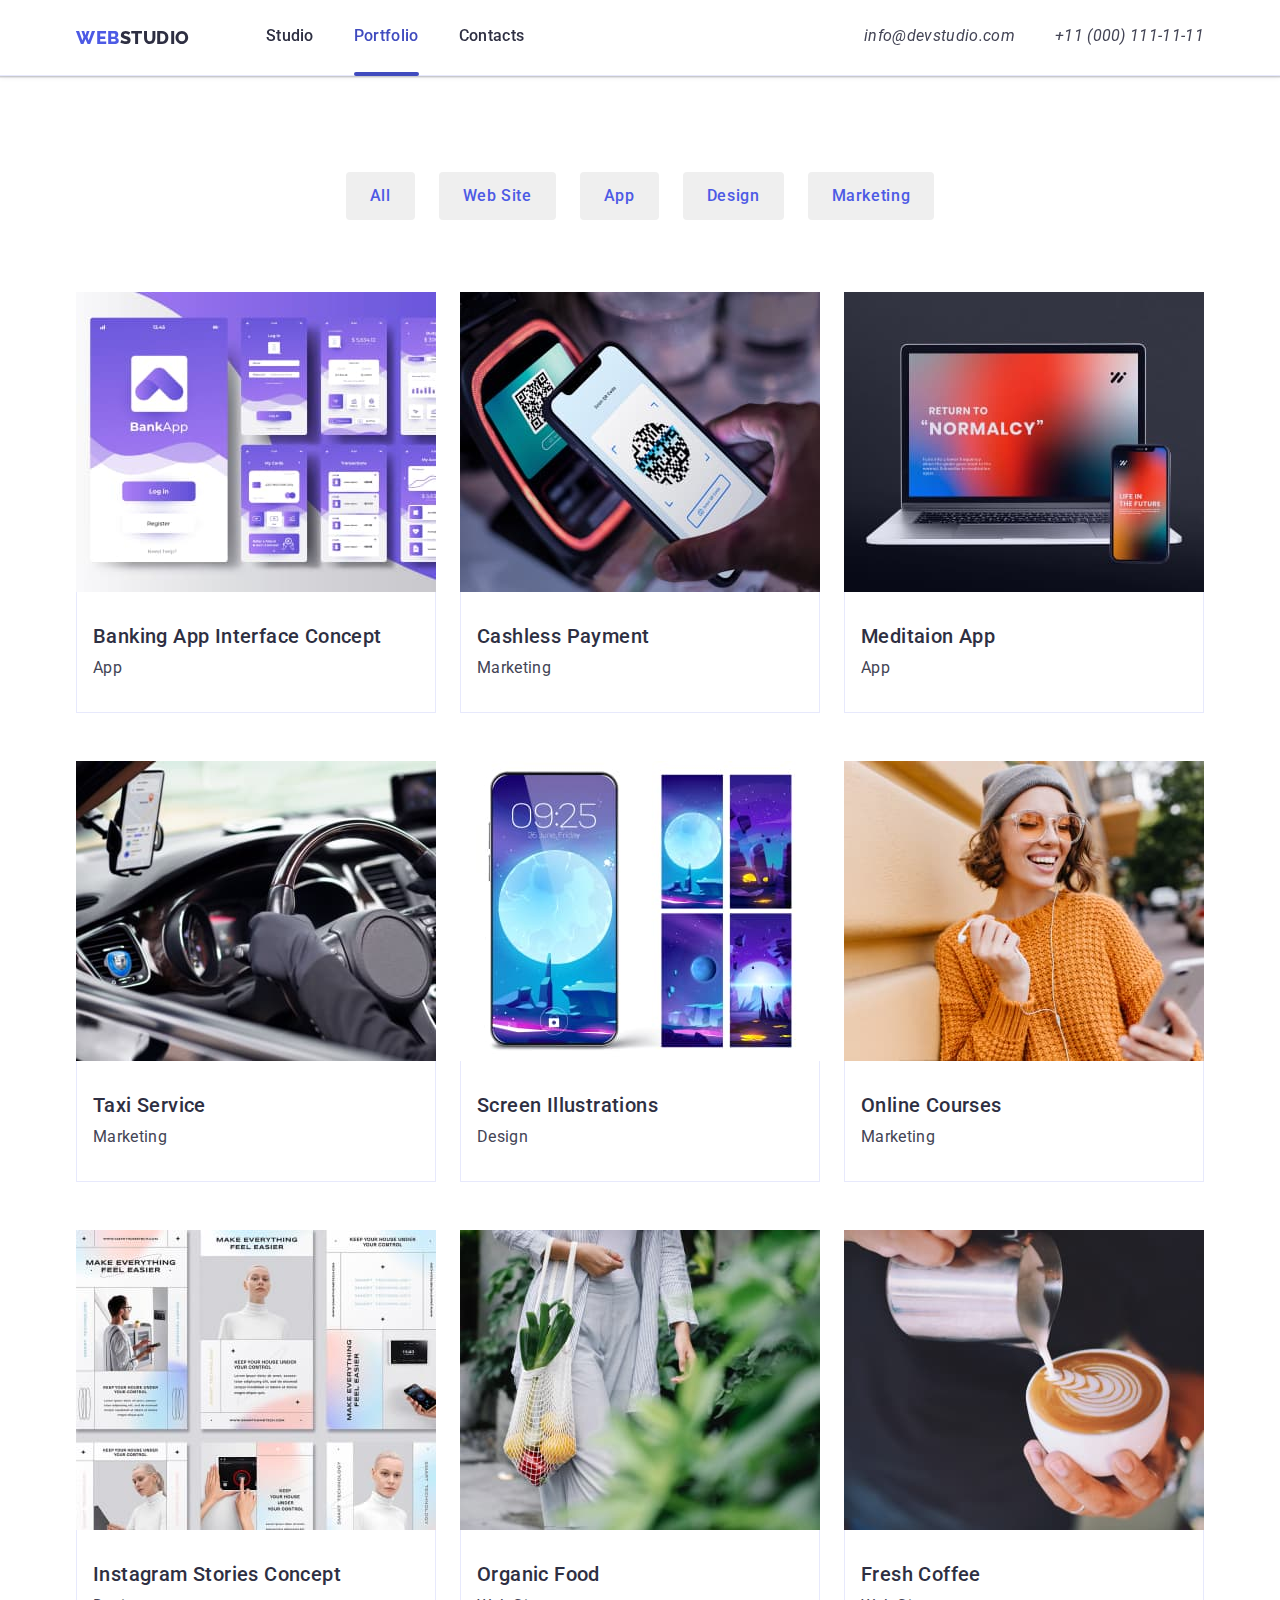
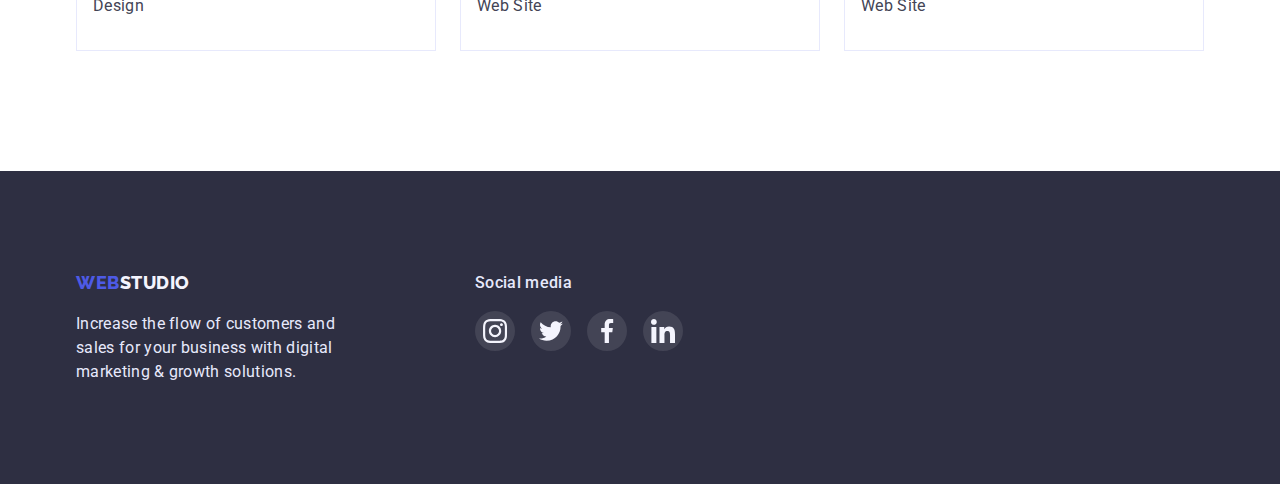
==== commit a77e2a5b: "Update portfolio.html" ====
--- a/portfolio.html
+++ b/portfolio.html
@@ -82,7 +82,7 @@
         </div>
         <div class="container">
           <ul class="service-list list">
-            <li class="item">
+            <li class="item thumb-item">
               <div class="thumb">
                 <img
                   src="./images/portf-im1.jpg"
@@ -103,7 +103,7 @@
                 <p>App</p>
               </div>
             </li>
-            <li class="item">
+            <li class="item thumb-item">
               <div class="thumb">
                 <img
                   src="./images/portf-im2.jpg"
@@ -125,7 +125,7 @@
                 <p>Marketing</p>
               </div>
             </li>
-            <li class="item">
+            <li class="item thumb-item">
               <div class="thumb">
                 <img
                   src="./images/portf-im3.jpg"
@@ -147,7 +147,7 @@
                 <p>App</p>
               </div>
             </li>
-            <li class="item">
+            <li class="item thumb-item">
               <div class="thumb">
                 <img
                   src="./images/portf-im4.jpg"
@@ -169,7 +169,7 @@
                 <p>Marketing</p>
               </div>
             </li>
-            <li class="item">
+            <li class="item thumb-item">
               <div class="thumb">
                 <img
                   src="./images/portf-im5.jpg"
@@ -191,7 +191,7 @@
                 <p>Design</p>
               </div>
             </li>
-            <li class="item">
+            <li class="item thumb-item">
               <div class="thumb">
                 <img
                   src="./images/portf-im6.jpg"
@@ -213,7 +213,7 @@
                 <p>Marketing</p>
               </div>
             </li>
-            <li class="item">
+            <li class="item thumb-item">
               <div class="thumb">
                 <img
                   src="./images/portf-im7.jpg"
@@ -235,7 +235,7 @@
                 <p>Design</p>
               </div>
             </li>
-            <li class="item">
+            <li class="item thumb-item">
               <div class="thumb">
                 <img
                   src="./images/portf-im8.jpg"
@@ -257,7 +257,7 @@
                 <p>Web Site</p>
               </div>
             </li>
-            <li class="item">
+            <li class="item thumb-item">
               <div class="thumb">
                 <img
                   src="./images/portf-im9.jpg"
--- a/css/styles.css
+++ b/css/styles.css
@@ -48,6 +48,7 @@
 
 /* PAGE HEADER */
 .page-header {
+  z-index: 998;
   background-color: var(--white-color);
   position: fixed;
   max-height: 76px;
@@ -471,35 +472,9 @@
 }
 
 .service-list {
-  /* overflow: hidden; */
   display: flex;
   flex-wrap: wrap;
 }
-/* 
-.service-list .item {
-  overflow: hidden;
-  position: relative;
-}
-
-.service-list .item::before {
-  content: "";
-  display: block;
-  position: absolute;
-  top: 0;
-  left: 0;
-  width: 100%;
-  height: 100%;
-  background-color: hsl(9, 100%, 64%, 0.7);
-  opacity: 0;
-  transform: translateY(100%);
-  transition: transform, opacity, 250ms cubic-bezier(0.4, 0, 0.2, 1);
-}
-
-.service-list .item:hover,
-.service-list .item:hover::before {
-  opacity: 1;
-  transform: translateY(0);
-} */
 
 .service-list .title {
   margin-top: 0;
@@ -525,9 +500,38 @@
   padding-left: 16px;
 }
 
-.service-list .item:hover {
+.service-list .item:hover,
+.service-list .item:focus {
   box-shadow: 0px 1px 6px rgba(46, 47, 66, 0.08),
     0px 1px 1px rgba(46, 47, 66, 0.16), 0px 2px 1px rgba(46, 47, 66, 0.08);
+}
+
+.thumb {
+  position: relative;
+  overflow: hidden;
+}
+
+.overlay {
+  position: absolute;
+  color: var(--sec-logo-color);
+  padding-left: 32px;
+  padding-right: 32px;
+  padding-top: 40px;
+  top: 0;
+  left: 0;
+  width: 100%;
+  height: 100%;
+  background-color: var(--accent-color);
+  transform: translateY(100%);
+  transition: transform 250ms cubic-bezier(0.4, 0, 0.2, 1);
+}
+
+.service-list .item {
+  width: 360px;
+}
+
+.thumb-item:hover .overlay {
+  transform: translateY(0);
 }
 
 /* CUSTOMERS */
@@ -631,6 +635,7 @@
 }
 
 .backdrop {
+  z-index: 999;
   position: fixed;
   opacity: 1;
   top: 0;
@@ -668,7 +673,7 @@
   padding: 8px;
   margin: 0;
   top: 24px;
-  right: 33px;
+  right: 24px;
   min-width: 24px;
   min-height: 24px;
   background: var(--border-color);
